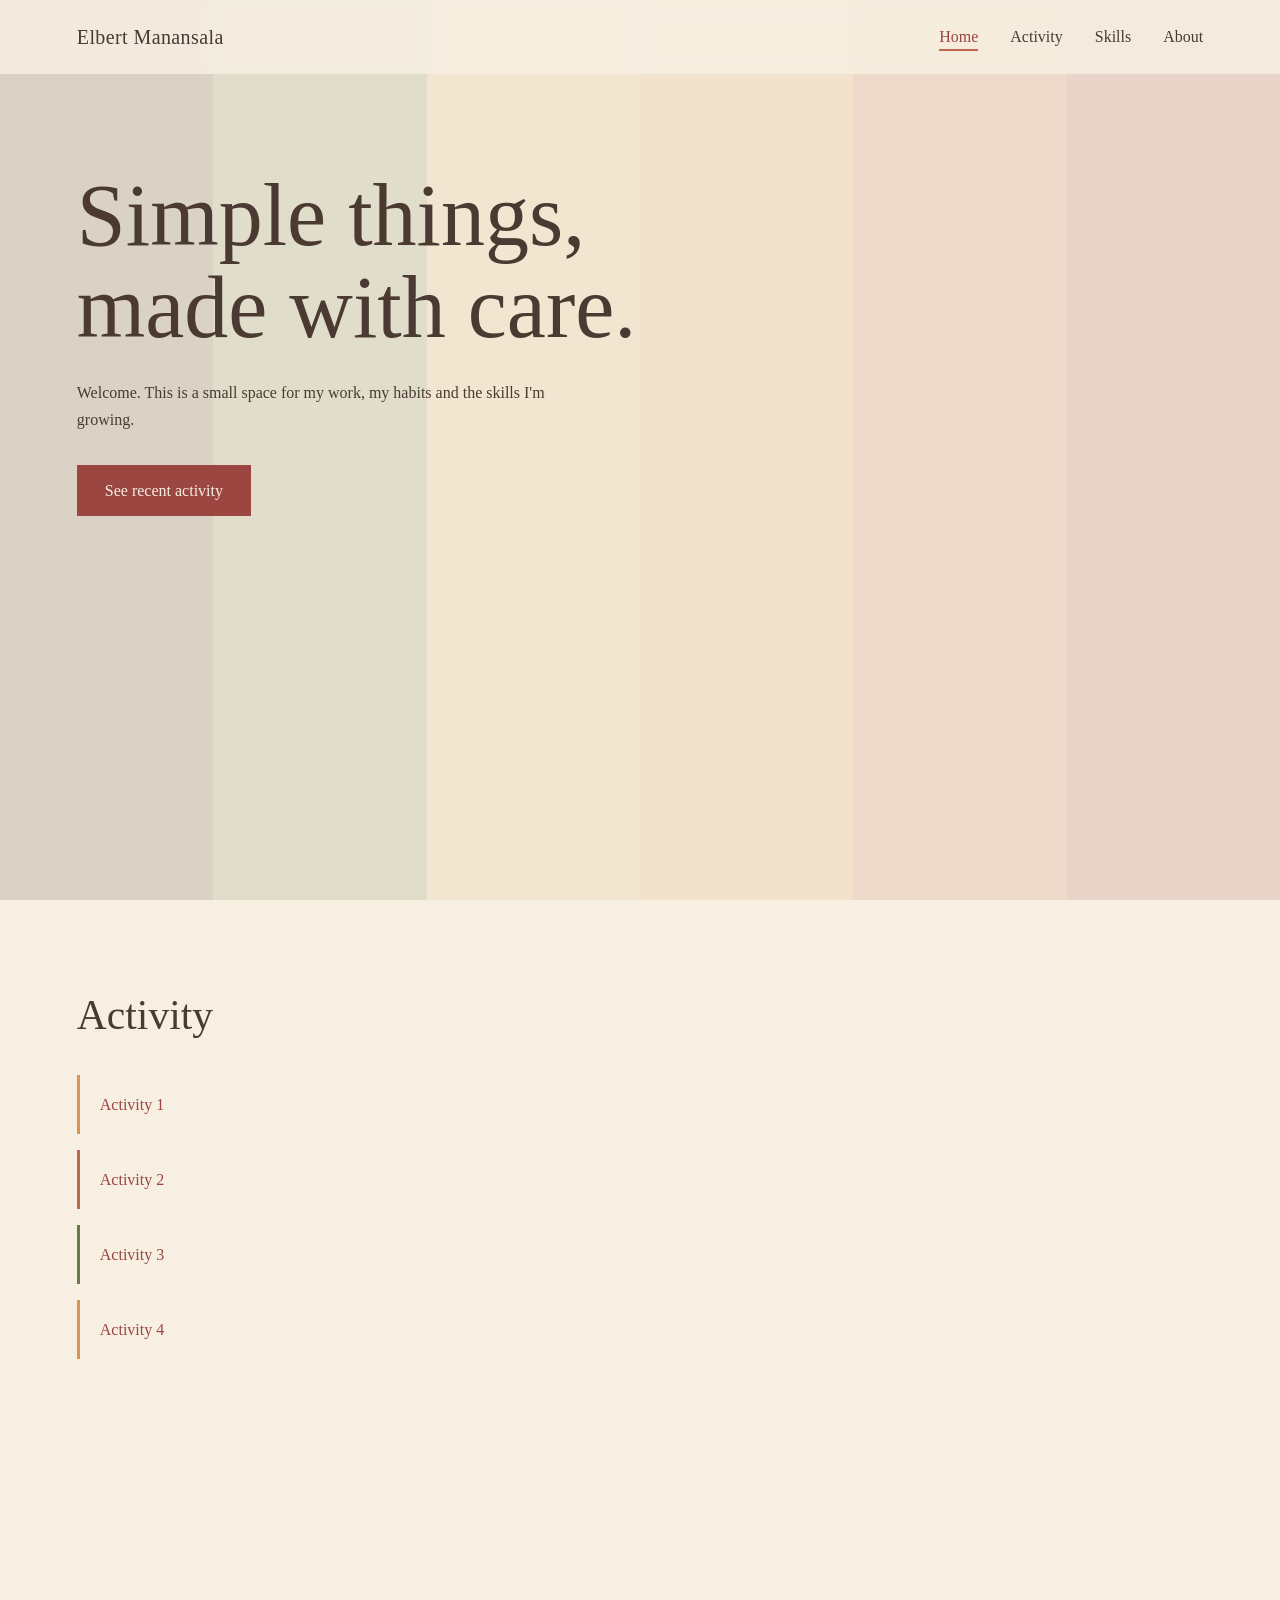
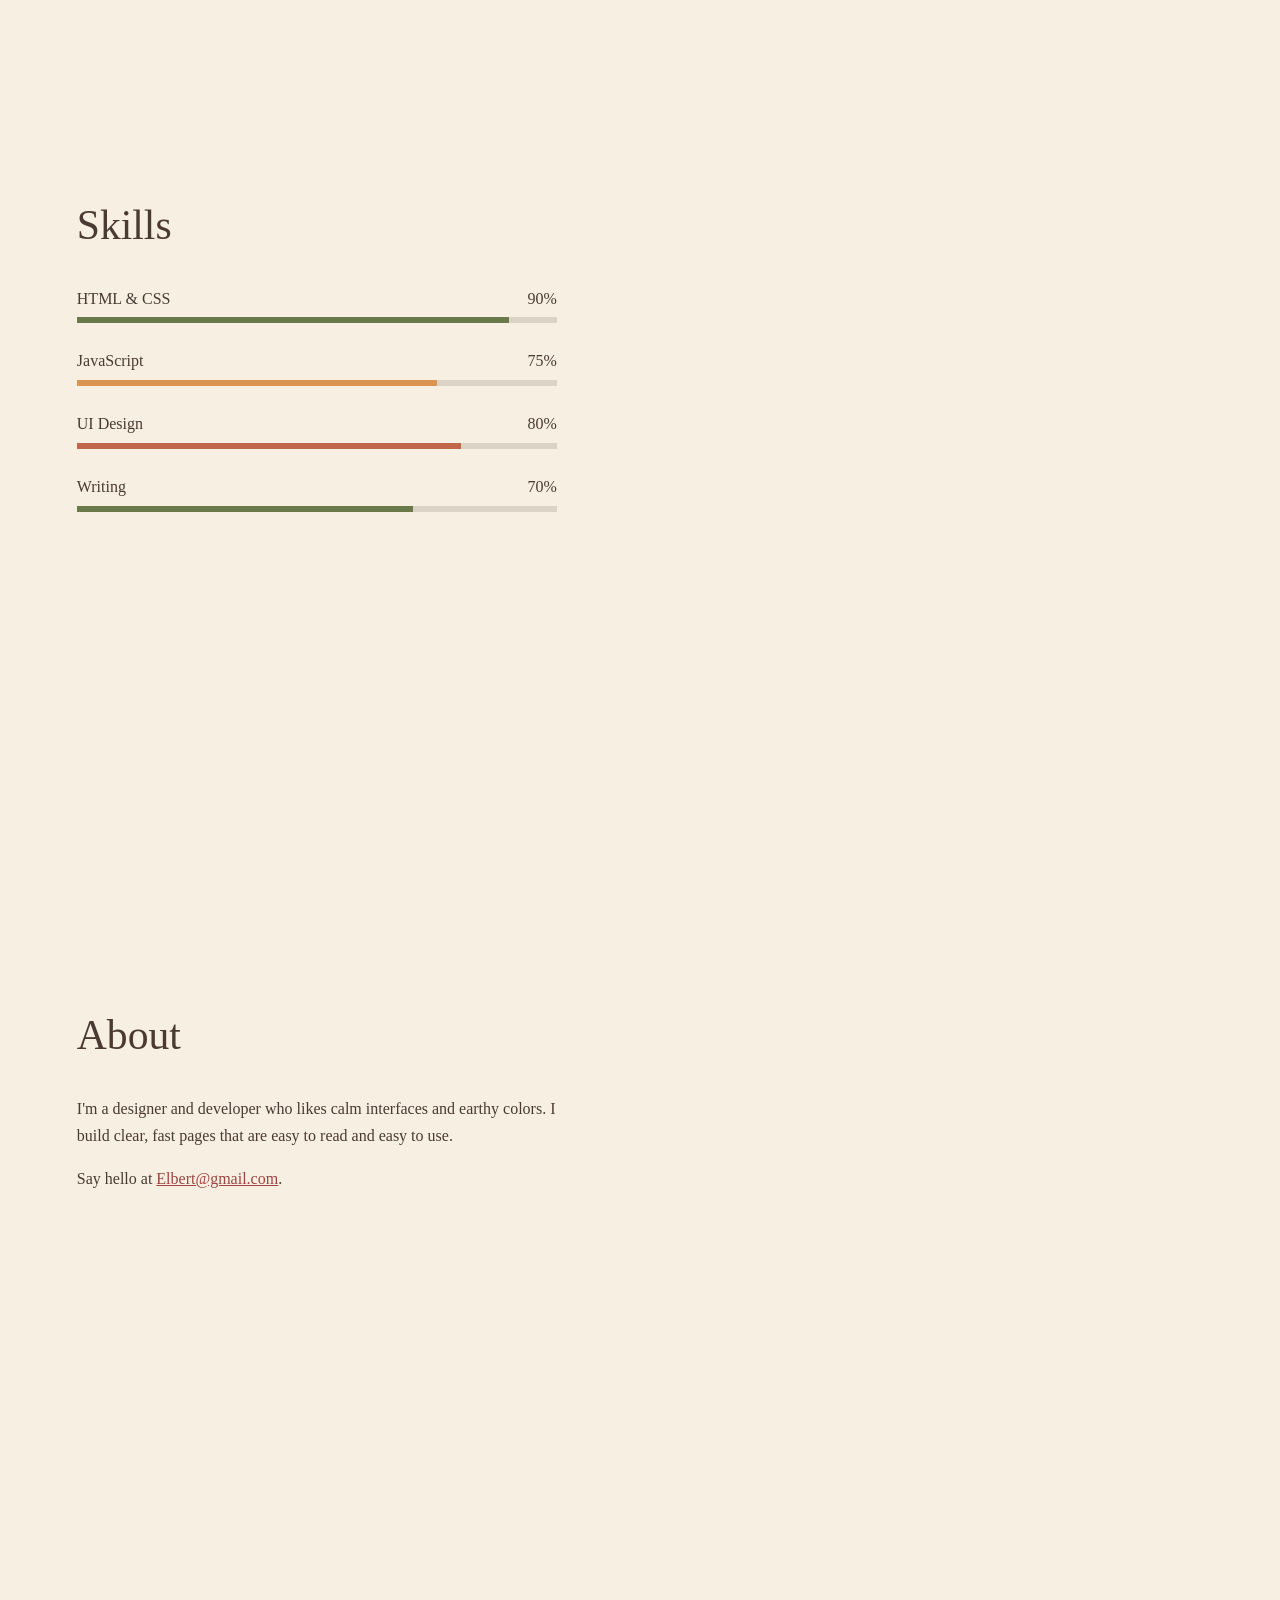
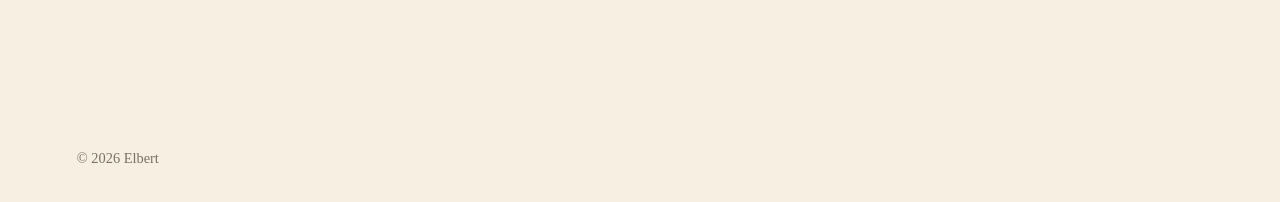
==== index.html @ 2da194e8 "Add portfolio files" ====
<!DOCTYPE html>
<html lang="en">
<head>
<meta charset="UTF-8">
<meta name="viewport" content="width=device-width, initial-scale=1">
<title>Natural Palette Site</title>
<link rel="stylesheet" href="style.css">
</head>
<body>

<div class="bg" aria-hidden="true">
  <span></span><span></span><span></span><span></span><span></span><span></span>
</div>

<nav>
  <div class="logo">Elbert Manansala</div>
  <ul>
    <li><a href="#home" class="active">Home</a></li>
    <li><a href="#activity">Activity</a></li>
    <li><a href="#skills">Skills</a></li>
    <li><a href="#about">About</a></li>
  </ul>
</nav>

<main>
  <section id="home">
    <h1>Simple things,<br>made with care.</h1>
    <p>Welcome. This is a small space for my work, my habits and the skills I'm growing.</p>
    <a class="btn" href="#activity">See recent activity</a>
  </section>

  <section id="activity">
    <h2>Activity</h2>
    <ul class="list">
      <li><a href="#activity">Activity 1</a></li>
      <li><a href="#activity">Activity 2</a></li>
      <li><a href="#activity">Activity 3</a></li>
      <li><a href="#activity">Activity 4</a></li>
    </ul>
  </section>

  <section id="skills">
    <h2>Skills</h2>
    <div class="skill"><div><span>HTML &amp; CSS</span><span>90%</span></div><div class="bar"><i style="width:90%"></i></div></div>
    <div class="skill"><div><span>JavaScript</span><span>75%</span></div><div class="bar"><i style="width:75%"></i></div></div>
    <div class="skill"><div><span>UI Design</span><span>80%</span></div><div class="bar"><i style="width:80%"></i></div></div>
    <div class="skill"><div><span>Writing</span><span>70%</span></div><div class="bar"><i style="width:70%"></i></div></div>
  </section>

  <section id="about">
    <h2>About</h2>
    <p>I'm a designer and developer who likes calm interfaces and earthy colors. I build clear, fast pages that are easy to read and easy to use.</p>
    <p>Say hello at <a href="mailto:you@example.com" style="color:var(--brick)">Elbert@gmail.com</a>.</p>
  </section>
</main>

<footer>&copy; 2026 Elbert</footer>

<script>
  // Highlight the nav link of the section currently in view
  const links = document.querySelectorAll('nav a');
  const io = new IntersectionObserver(entries => {
    entries.forEach(e => {
      if (e.isIntersecting) {
        links.forEach(l => l.classList.toggle('active', l.getAttribute('href') === '#' + e.target.id));
      }
    });
  }, { rootMargin: '-40% 0px -55% 0px' });
  document.querySelectorAll('section').forEach(s => io.observe(s));
</script>
</body>
</html>
---- style.css ----
:root {
  --bark:   #4A3A32;
  --moss:   #6B7A4A;
  --sand:   #D9B672;
  --amber:  #DB9550;
  --clay:   #C0664A;
  --brick:  #9B4640;
  --paper:  #F6EFE2;
}

* { box-sizing: border-box; margin: 0; padding: 0; }
html { scroll-behavior: smooth; }

body {
  font-family: Georgia, "Times New Roman", serif;
  color: var(--bark);
  background: var(--paper);
  line-height: 1.7;
  min-height: 100vh;
  overflow-x: hidden;
}

/* ---------- Animated background: drifting palette stripes ---------- */
.bg {
  position: fixed;
  inset: 0;
  z-index: -1;
  display: flex;
  background: var(--paper);
}
.bg span {
  flex: 1;
  opacity: .16;
  transform-origin: top;
  animation: breathe 14s ease-in-out infinite;
}
.bg span:nth-child(1) { background: var(--bark);  animation-delay: 0s; }
.bg span:nth-child(2) { background: var(--moss);  animation-delay: -2s; }
.bg span:nth-child(3) { background: var(--sand);  animation-delay: -4s; }
.bg span:nth-child(4) { background: var(--amber); animation-delay: -6s; }
.bg span:nth-child(5) { background: var(--clay);  animation-delay: -8s; }
.bg span:nth-child(6) { background: var(--brick); animation-delay: -10s; }

@keyframes breathe {
  0%, 100% { transform: scaleY(.55); }
  50%      { transform: scaleY(1); }
}

/* ---------- Navigation ---------- */
nav {
  position: sticky;
  top: 0;
  display: flex;
  justify-content: space-between;
  align-items: center;
  padding: 1.25rem clamp(1.25rem, 6vw, 5rem);
  background: rgba(246, 239, 226, .85);
  backdrop-filter: blur(8px);
  z-index: 10;
}
.logo { font-size: 1.25rem; letter-spacing: .02em; }
nav ul { display: flex; gap: 2rem; list-style: none; }
nav a {
  color: var(--bark);
  text-decoration: none;
  padding-bottom: 4px;
  border-bottom: 2px solid transparent;
  transition: border-color .25s, color .25s;
}
nav a:hover, nav a.active { border-color: var(--clay); color: var(--brick); }
nav a:focus-visible { outline: 2px solid var(--brick); outline-offset: 4px; }

/* ---------- Sections ---------- */
section {
  min-height: 90vh;
  padding: 6rem clamp(1.25rem, 6vw, 5rem);
  max-width: 960px;
}
h1 {
  font-size: clamp(2.6rem, 8vw, 5.5rem);
  font-weight: normal;
  line-height: 1.05;
  margin-bottom: 1.5rem;
}
h2 {
  font-size: clamp(1.8rem, 4vw, 2.6rem);
  font-weight: normal;
  margin-bottom: 1.5rem;
}
p { max-width: 60ch; margin-bottom: 1rem; }

.btn {
  display: inline-block;
  margin-top: 1rem;
  padding: .75rem 1.75rem;
  background: var(--brick);
  color: var(--paper);
  text-decoration: none;
  transition: background .25s;
}
.btn:hover { background: var(--clay); }

/* Activity list */
.list { list-style: none; max-width: 60ch; }
.list li {
  padding: 1rem 0 1rem 1.25rem;
  border-left: 3px solid var(--amber);
  margin-bottom: 1rem;
}
.list li:nth-child(2) { border-color: var(--clay); }
.list li:nth-child(3) { border-color: var(--moss); }
.list li a{text-decoration: none;color: #9B4640;}

/* Skills bars */
.skill { max-width: 60ch; margin-bottom: 1.5rem; }
.skill div { display: flex; justify-content: space-between; margin-bottom: .35rem; }
.bar { height: 6px; background: rgba(74, 58, 50, .15); }
.bar i { display: block; height: 100%; background: var(--moss); }
.skill:nth-child(3) .bar i { background: var(--amber); }
.skill:nth-child(4) .bar i { background: var(--clay); }

footer { padding: 2rem clamp(1.25rem, 6vw, 5rem); font-size: .9rem; opacity: .7; }

@media (max-width: 600px) {
  nav { flex-direction: column; gap: .75rem; }
  nav ul { gap: 1.25rem; }
}
@media (prefers-reduced-motion: reduce) {
  .bg span { animation: none; transform: scaleY(.8); }
  html { scroll-behavior: auto; }
}
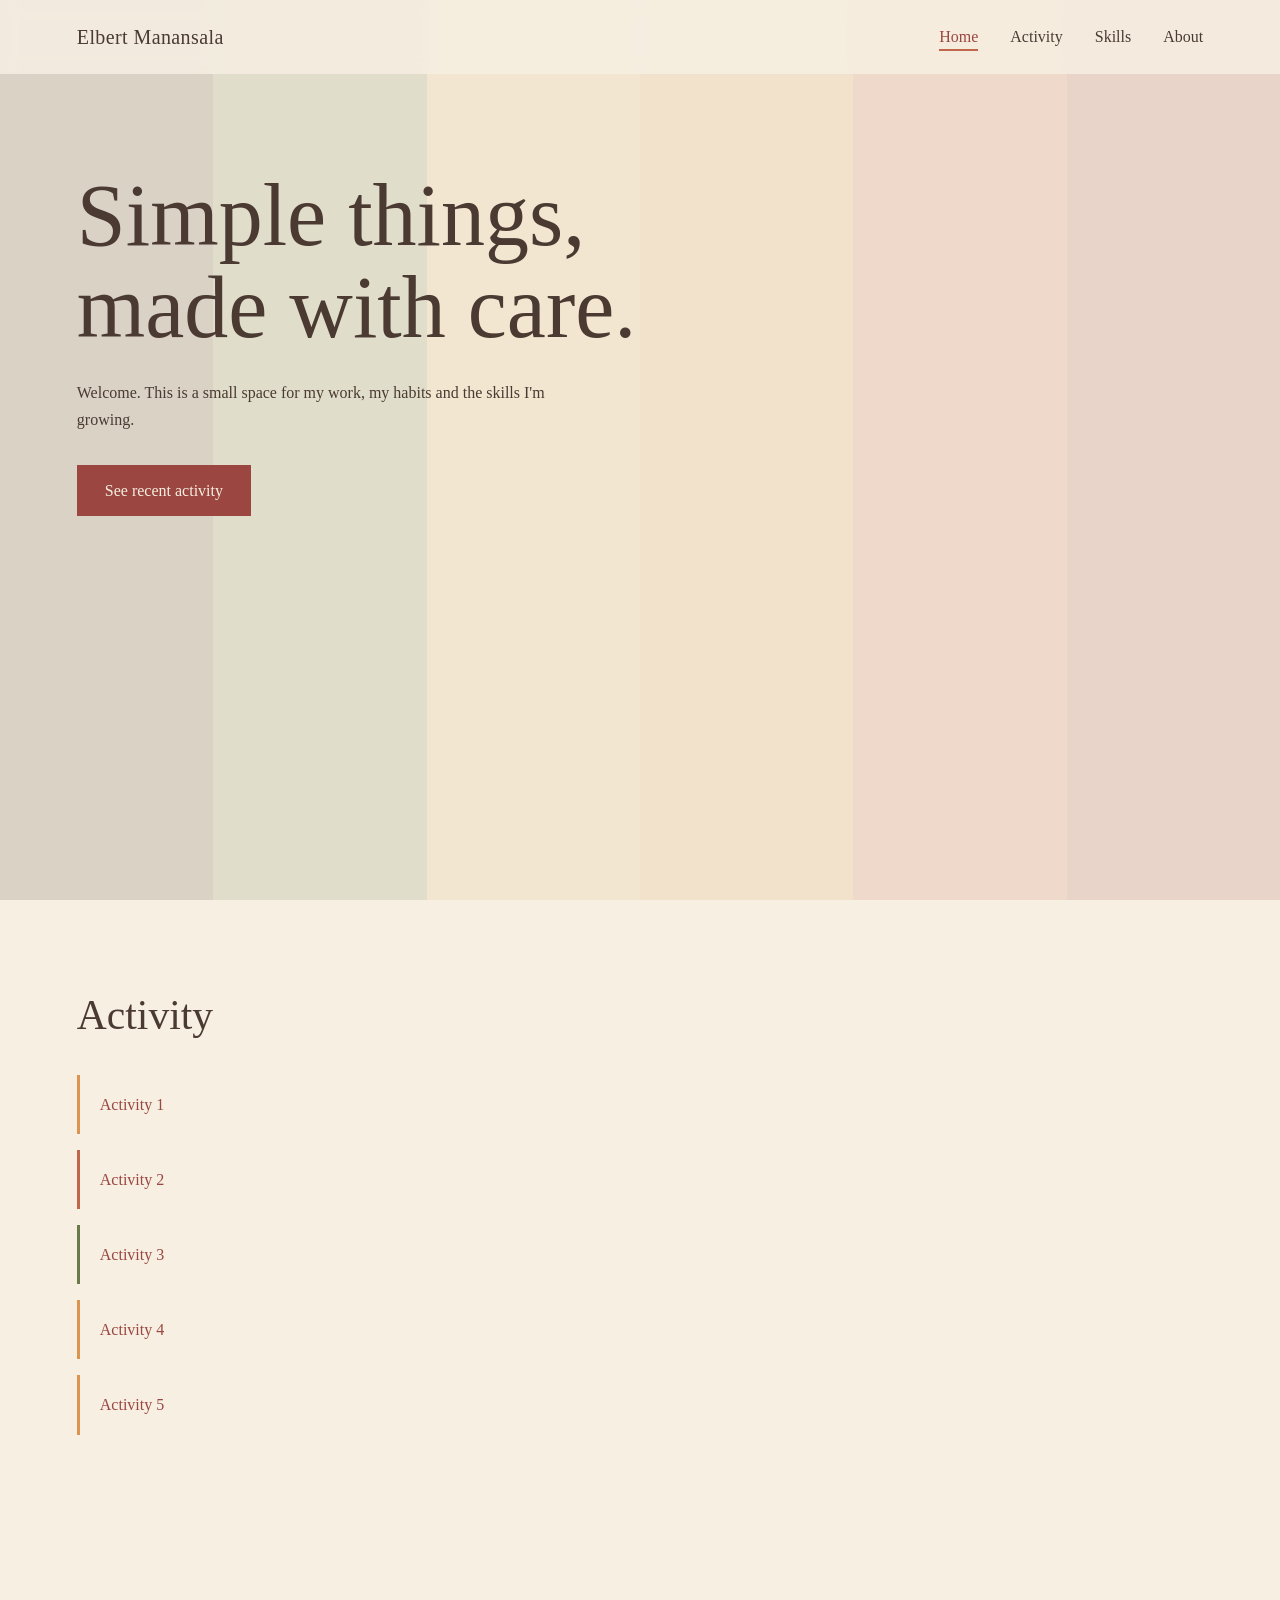
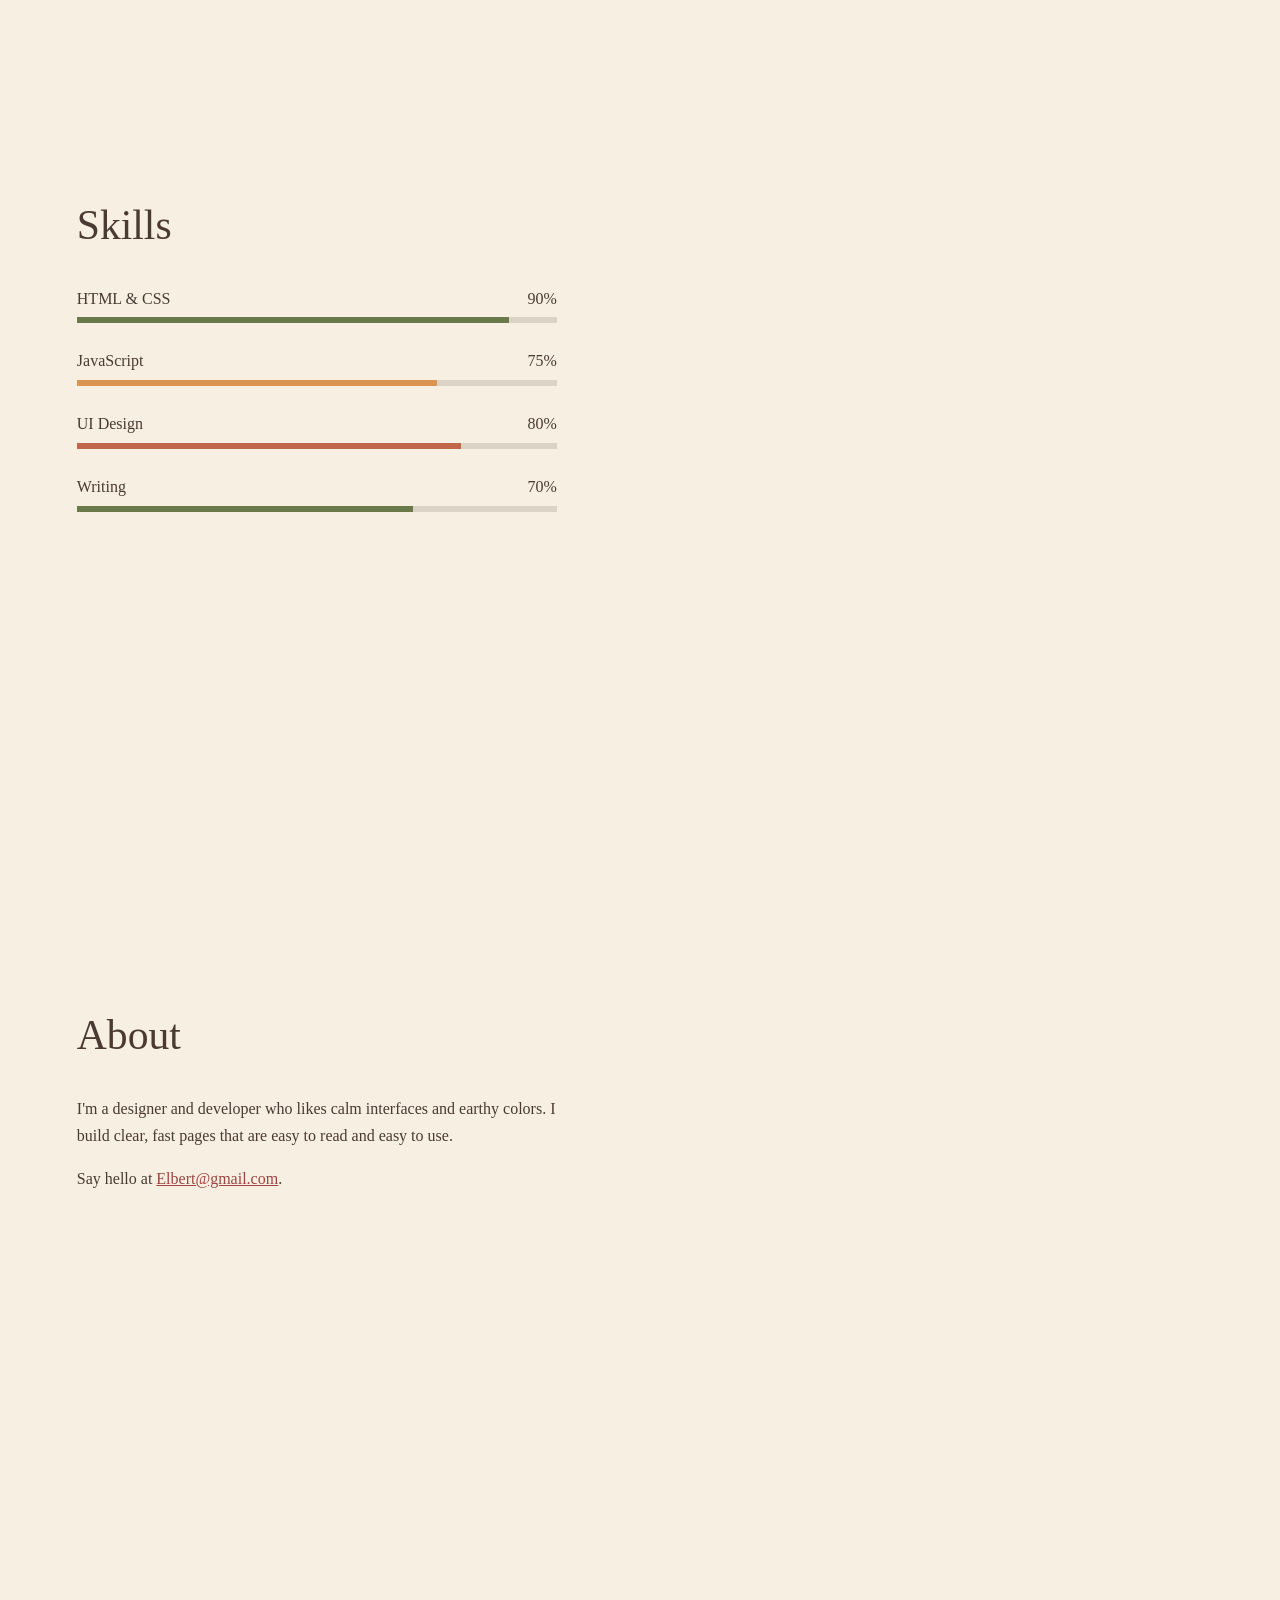
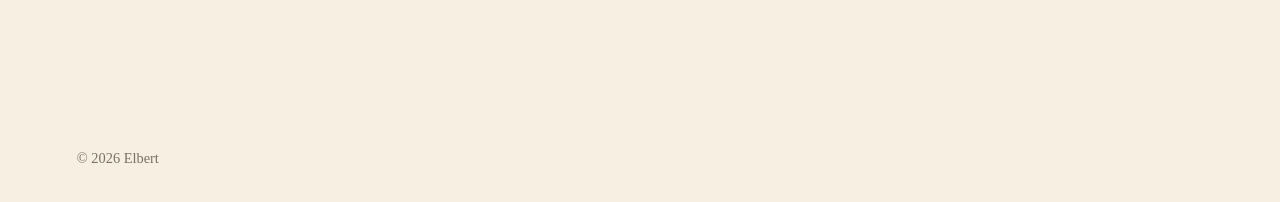
==== commit c760dddc: "Update portfolio" ====
--- a/index.html
+++ b/index.html
@@ -3,7 +3,7 @@
 <head>
 <meta charset="UTF-8">
 <meta name="viewport" content="width=device-width, initial-scale=1">
-<title>Natural Palette Site</title>
+<title>Personal Website</title>
 <link rel="stylesheet" href="style.css">
 </head>
 <body>
@@ -36,6 +36,7 @@
       <li><a href="#activity">Activity 2</a></li>
       <li><a href="#activity">Activity 3</a></li>
       <li><a href="#activity">Activity 4</a></li>
+      <li><a href="Home.html">Activity 5</a></li>
     </ul>
   </section>
 
